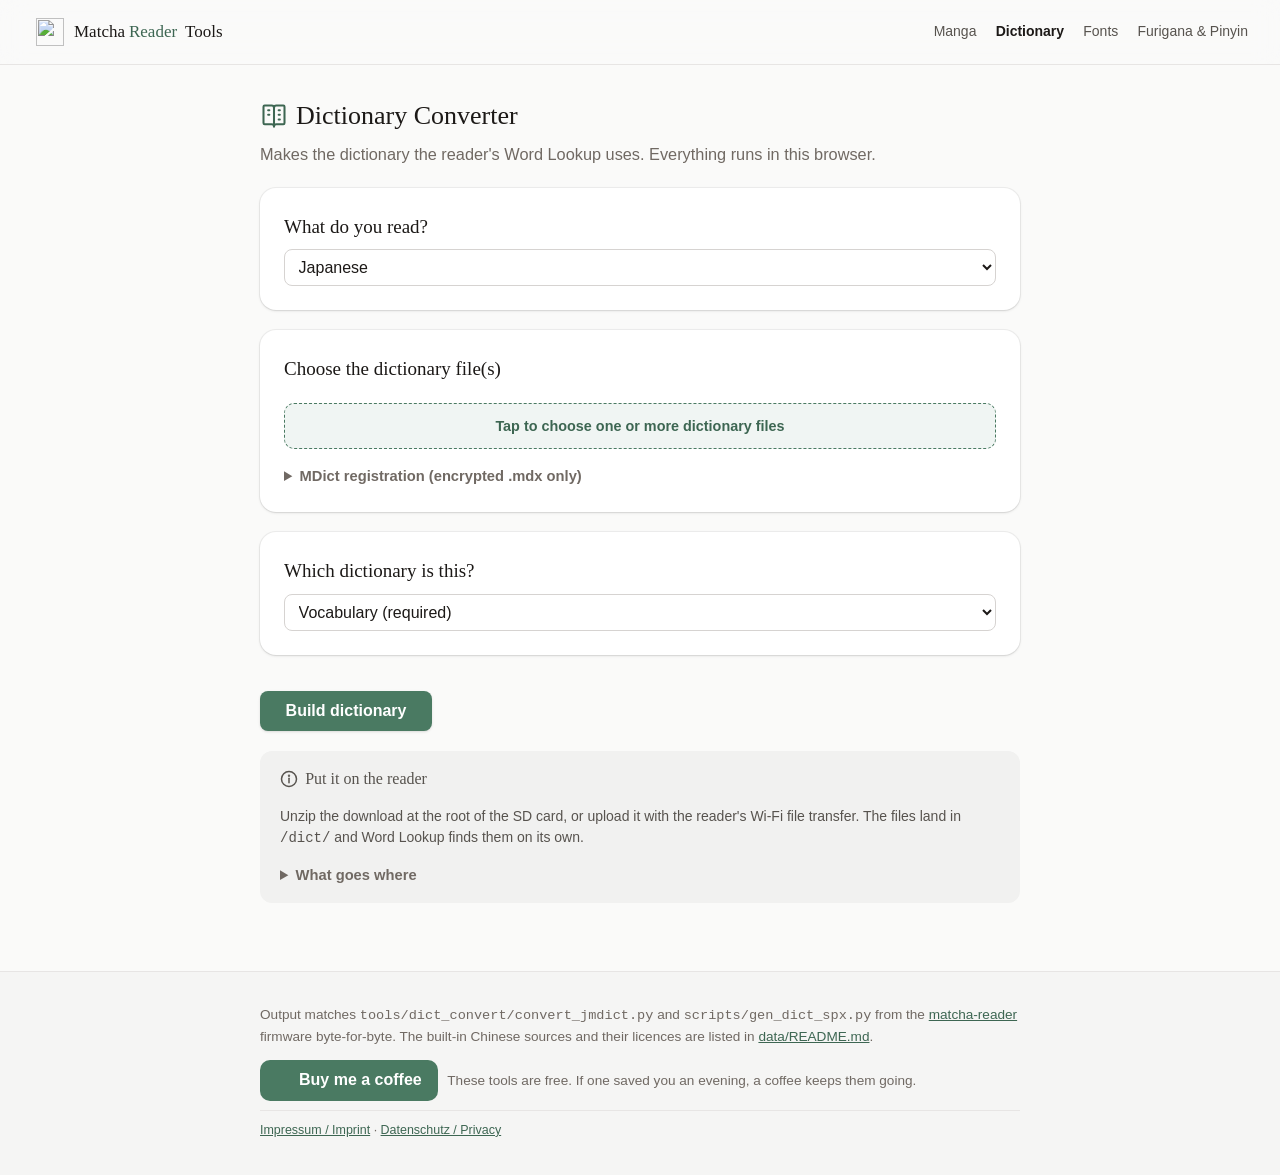
==== dictionary.html @ 50eb7fbb "a11y: reflow at 200% text, spaced card names, labelled navs Pill rows, long words, code and the coff" ====
<!DOCTYPE html>
<html lang="en">
<head>
<meta charset="utf-8">
<meta name="viewport" content="width=device-width, initial-scale=1">
<title>Dictionary Converter — Matcha Reader Tools</title>
<link rel="stylesheet" href="css/style.css">
<link rel="icon" type="image/svg+xml" href="images/matcha-icon.svg" media="(prefers-color-scheme: light)">
<link rel="icon" type="image/svg+xml" href="images/matcha-icon-dark.svg" media="(prefers-color-scheme: dark)">
</head>
<body>
<a class="skip-link" href="#main">Skip to content</a>
<header class="brand">
  <div class="brand-inner">
    <h1><a class="brand-link" href="./"><picture><source srcset="images/matcha-icon-dark.svg" media="(prefers-color-scheme: dark)"><img class="brand-logo" src="images/matcha-icon.svg" alt="" width="28" height="28"></picture>Matcha <span class="brand-reader">Reader</span>&nbsp;Tools</a></h1>
    <nav class="nav-links desktop-nav" aria-label="Tools">
      <a href="manga.html">Manga</a>
      <a href="dictionary.html" aria-current="page">Dictionary</a>
      <a href="fonts.html">Fonts</a>
      <a href="ruby.html">Furigana &amp; Pinyin</a>
    </nav>
  </div>
  <details class="mobile-nav">
    <summary aria-label="Navigation menu"><svg class="icon menu-open" viewBox="0 0 24 24"><path d="M4 7h16M4 12h16M4 17h16"/></svg><svg class="icon menu-close" viewBox="0 0 24 24"><path d="m6 6 12 12M6 18 18 6"/></svg></summary>
    <nav class="nav-links mobile-links" aria-label="Tools">
      <a href="manga.html">Manga</a>
      <a href="dictionary.html" aria-current="page">Dictionary</a>
      <a href="fonts.html">Fonts</a>
      <a href="ruby.html">Furigana &amp; Pinyin</a>
    </nav>
  </details>
</header>
<main id="main" tabindex="-1">
  <h2 class="with-icon"><svg class="title-icon" viewBox="0 0 24 24" aria-hidden="true"><path d="M10 19h-6a1 1 0 0 1 -1 -1v-14a1 1 0 0 1 1 -1h6a2 2 0 0 1 2 2a2 2 0 0 1 2 -2h6a1 1 0 0 1 1 1v14a1 1 0 0 1 -1 1h-6a2 2 0 0 0 -2 2a2 2 0 0 0 -2 -2z"/><path d="M12 5v16"/><path d="M7 7h1"/><path d="M7 11h1"/><path d="M16 7h1"/><path d="M16 11h1"/><path d="M16 15h1"/></svg>Dictionary Converter</h2>
  <p class="lede">Makes the dictionary the reader's Word Lookup uses. Everything runs in this
  browser.</p>

  <div class="card" data-step>
    <h3 id="dict-lang-title"><span class="step"></span>What do you read?</h3>
    <select id="dict-lang" aria-labelledby="dict-lang-title">
      <option value="ja">Japanese</option>
      <option value="zh">Chinese (Mandarin)</option>
      <option value="yue">Cantonese</option>
    </select>
  </div>

  <div class="card" id="dict-edition-card" data-step hidden>
    <h3 id="dict-edition-title"><span class="step"></span>Pick an edition</h3>
    <div class="checks stacked" id="dict-edition" role="radiogroup" aria-labelledby="dict-edition-title">
      <label><input type="radio" name="dict-edition" value="simplified" data-lang="zh"> <span class="opt">Simplified</span>
        <span class="hint">For books from mainland China. Pinyin, HSK levels, example sentences.</span></label>
      <label><input type="radio" name="dict-edition" value="traditional" data-lang="zh"> <span class="opt">Traditional</span>
        <span class="hint">For books from Taiwan. Pinyin with zhuyin, TOCFL levels, example sentences.</span></label>
      <label><input type="radio" name="dict-edition" value="cantonese" data-lang="yue"> <span class="opt">Cantonese</span>
        <span class="hint">For books in written Cantonese, as in Hong Kong. CC-Canto and CC-CEDICT with jyutping and pinyin, example sentences.</span></label>
      <label><input type="radio" name="dict-edition" value="own" data-lang="zh yue"> <span class="opt">My own files</span>
        <span class="hint">Another dictionary, or your own word lists.</span></label>
    </div>
    <p class="hint" id="dict-edition-hint"></p>
  </div>

  <div class="card" id="dict-file-card" data-step>
    <h3><span class="step"></span>Choose the dictionary file(s)</h3>
    <label class="filebtn">
      <span id="dict-file-label">Tap to choose one or more dictionary files</span>
      <input type="file" id="dict-file" multiple accept=".zip,.json,.tgz,.gz,.mdx,.u8,.txt,.tsv">
    </label>
    <p class="hint" id="dict-file-hint"></p>
    <details id="dict-mdict-reg">
      <summary>MDict registration (encrypted .mdx only)</summary>
      <label for="dict-regcode">Registration code <span class="hint">— 32 hex characters, from the dictionary's owner</span></label>
      <input type="text" id="dict-regcode" autocomplete="off" placeholder="A1B2C3…">
      <label for="dict-userid">Email or device ID <span class="hint">— whichever the code was registered to</span></label>
      <input type="text" id="dict-userid" autocomplete="off">
    </details>
  </div>

  <div class="card" id="dict-zh-options" data-step hidden>
    <h3><span class="step"></span>Extras <span class="hint" style="font-weight:400">— all optional</span></h3>

    <label for="dict-frequency">Word frequency list <span class="hint">— puts the common sense of a word first. jieba's <a href="https://github.com/fxsjy/jieba/blob/master/jieba/dict.txt" target="_blank" rel="noopener">dict.txt</a> (<a href="https://github.com/fxsjy/jieba/blob/master/extra_dict/dict.txt.big" target="_blank" rel="noopener">dict.txt.big</a> for traditional) or any one-word-per-line list</span></label>
    <input type="file" id="dict-frequency" accept=".txt,.tsv,.csv,.big,.gz">

    <div class="row">
      <div>
        <label for="dict-levels">Graded word list <span class="hint">— <a href="https://github.com/ivankra/hsk30" target="_blank" rel="noopener">hsk30.csv</a> or <a href="https://github.com/ivankra/tocfl" target="_blank" rel="noopener">tocfl-202307.csv</a></span></label>
        <input type="file" id="dict-levels" accept=".csv,.tsv,.txt,.gz">
      </div>
      <div>
        <label for="dict-level-name">Level label</label>
        <input type="text" id="dict-level-name" value="HSK">
      </div>
    </div>

    <div class="row">
      <div>
        <label for="dict-examples">Example sentences <span class="hint">— Tatoeba <a href="https://tatoeba.org/en/downloads" target="_blank" rel="noopener">sentence pairs</a> (Chinese–English) or a sentence<code>&lt;TAB&gt;</code>translation file</span></label>
        <input type="file" id="dict-examples" accept=".tsv,.txt,.csv,.gz">
      </div>
      <div>
        <label for="dict-examples-script">Keep sentences in</label>
        <select id="dict-examples-script">
          <option value="simplified">simplified characters</option>
          <option value="traditional">traditional characters</option>
          <option value="any">either</option>
        </select>
      </div>
    </div>

    <div class="checks stacked" style="margin-top:0.8rem">
      <label><input type="checkbox" id="dict-zhuyin"> <span class="opt">Zhuyin beside the pinyin</span>
        <span class="hint">For Taiwanese Mandarin.</span></label>
      <label><input type="checkbox" id="dict-split-names" checked> <span class="opt">Proper nouns in their own names dictionary</span>
        <span class="hint">Places, people and dynasties show as Name entries.</span></label>
    </div>

    <details>
      <summary>More options</summary>
      <label for="dict-frequency-kind">Read the frequency list <span class="hint">— auto ranks by the count column when there is one, else by row order</span></label>
      <select id="dict-frequency-kind">
        <option value="auto">auto</option>
        <option value="count">by count column</option>
        <option value="rank">by row order</option>
      </select>
      <label for="dict-jyutping">Cantonese readings <span class="hint">— <code>cccedict-canto-readings</code> from cantonese.org adds jyutping to CC-CEDICT entries</span></label>
      <input type="file" id="dict-jyutping" accept=".txt,.u8,.gz">
      <label for="dict-title">Dictionary name in the lookup panel <span class="hint">— default: the sources, e.g. <code>CC-CEDICT + MoE</code></span></label>
      <input type="text" id="dict-title" placeholder="auto" maxlength="36">
    </details>
  </div>

  <div class="card" id="dict-slot-card" data-step>
    <h3 id="dict-name-title"><span class="step"></span>Which dictionary is this?</h3>
    <select id="dict-name" aria-labelledby="dict-name-title">
      <option value="vocab">Vocabulary (required)</option>
      <option value="names">Names (optional)</option>
      <option value="grammar">Grammar (optional)</option>
    </select>
  </div>

  <button class="primary" id="dict-run">Build dictionary</button>

  <div id="progress" hidden role="progressbar" aria-label="Progress" aria-valuemin="0" aria-valuemax="100" aria-valuenow="0"><div id="progress-bar"></div><div id="progress-text" aria-hidden="true"></div></div>
  <div id="log" hidden role="log" aria-label="Conversion log" tabindex="0"></div>
  <div id="sr-status" class="sr-only" role="status" aria-live="polite"></div>

  <div class="card info">
    <h3>Put it on the reader</h3>
    <p>Unzip the download at the root of the SD card, or upload it with the reader's Wi-Fi file
    transfer. The files land in <code class="dict-folder">/dict/</code> and Word Lookup finds them
    on its own.</p>
    <details>
      <summary>What goes where</summary>
      <p>Each language has its own folder: <code>/dict/</code> (or <code>/dictionaries/jp/</code>)
      for Japanese, <code>/dictionaries/zh/</code> for Chinese, <code>/dictionaries/yue/</code> for
      books tagged Cantonese. A folder holds up to three dictionaries:</p>
      <pre style="font-size:0.82rem" tabindex="0" role="region" aria-label="Dictionary file layout">vocab.idx    vocab.dat    vocab.spx    vocab.title      (vocabulary — required)
names.idx    names.dat    names.spx    names.title      (names — optional)
grammar.idx  grammar.dat  grammar.spx  grammar.title    (grammar — optional)</pre>
      <p>A Chinese dictionary built with proper nouns split off writes <code>names.*</code> beside
      <code>vocab.*</code> in one go. Large dictionaries (Jitendex is about 60&nbsp;MB) take a
      minute and some memory to convert.</p>
    </details>
  </div>
</main>
<footer>
  Output matches <code>tools/dict_convert/convert_jmdict.py</code> and
  <code>scripts/gen_dict_spx.py</code> from the
  <a href="https://github.com/eszter007/matcha-reader">matcha-reader</a> firmware byte-for-byte.
  The built-in Chinese sources and their licences are listed in
  <a href="https://github.com/eszter007/matcha-reader-tools/blob/main/data/README.md" target="_blank" rel="noopener">data/README.md</a>.
  <p class="coffee"><a class="coffee-btn" href="https://buymeacoffee.com/eszter007" target="_blank" rel="noopener"><img src="css/coffee-cup.svg" alt="" width="15" height="22">Buy me a coffee</a>
  <span>These tools are free. If one saved you an evening, a coffee keeps them going.</span></p>
  <p class="legal"><a href="legal.html#impressum">Impressum / Imprint</a> · <a href="legal.html#datenschutz">Datenschutz / Privacy</a></p>
</footer>
<script src="js/binary.js"></script>
<script src="js/zip.js"></script>
<script src="js/common.js"></script>
<script src="js/dict.js"></script>
<script src="js/dict-zh.js"></script>
<script src="js/mdx.js"></script>
<script src="js/dict-ui.js"></script>
</body>
</html>
---- css/style.css ----
/* Matcha Reader Tools — shared styles. Mobile-first, dark-mode aware.
 * Look and colours follow the firmware's own web UI (src/network/html/assets/web.css). */

:root {
  color-scheme: light;
  --matcha: #4a7a62;        /* buttons */
  --matcha-dark: #3d6652;   /* accent: links, hover, focus */
  --matcha-light: #f0f5f3;  /* tinted backgrounds */
  --on-matcha: #fff;        /* text on a matcha button */
  --bg: #fafaf9;
  --card: #fff;
  --text: #1c1917;
  --label: #57534e;
  --muted: #706963;
  --border: #e7e5e4;
  --control-border: #d6d3d1;
  --warn: #78561d;
  --warn-bg: #fdf6e6;
  --warn-border: #e7d4a8;
  --error: #b42318;
  --card-shadow: 0 0 0 1px #1c19170d, 0 1px 3px #0000001a, 0 1px 2px -1px #0000001a;
}

@media (prefers-color-scheme: dark) {
  :root {
    color-scheme: dark;
    --matcha: #8fb9a6;
    --matcha-dark: #b3cfc2;
    --matcha-light: #35473d;
    --on-matcha: #1c1917;
    --bg: #242321;
    --card: #302e2b;
    --text: #fafaf9;
    --label: #d6d3d1;
    --muted: #a8a29e;
    --border: #504b45;
    --control-border: #78716c;
    --warn: #e7d4a8;
    --warn-bg: #403728;
    --warn-border: #7e6940;
    --error: #fca5a5;
    --card-shadow: 0 0 0 1px #504b45, 0 1px 3px #0000001a, 0 1px 2px -1px #0000001a;
  }
}

* { box-sizing: border-box; }

body {
  margin: 0;
  font-family: Inter, -apple-system, BlinkMacSystemFont, "Segoe UI", sans-serif;
  font-size: 15px;
  background: var(--bg);
  color: var(--text);
  line-height: 1.55;
}

:focus-visible { outline: 3px solid var(--matcha-dark); outline-offset: 3px; }

/* Read by screen readers, not shown. */
.sr-only {
  position: absolute; width: 1px; height: 1px; padding: 0; margin: -1px;
  overflow: hidden; clip: rect(0 0 0 0); white-space: nowrap; border: 0;
}

/* "Skip to content": the first stop for keyboard users, visible only when focused. */
.skip-link { position: absolute; left: 1rem; top: -4rem; z-index: 50; padding: 0.6rem 1rem; border-radius: 8px;
  background: var(--card); color: var(--text); box-shadow: var(--card-shadow); font-weight: 600; }
.skip-link:focus { top: 0.75rem; }
/* The skip link's target: focusable so screen readers move there, but not ringed like a control. */
main:focus { outline: none; }

@media (prefers-reduced-motion: reduce) {
  *, *::before, *::after { transition: none !important; animation: none !important; }
}

/* Header: the firmware's brand bar, sticky and frosted. */
.brand {
  position: sticky;
  top: 0;
  z-index: 20;
  background: color-mix(in srgb, var(--bg) 85%, transparent);
  -webkit-backdrop-filter: blur(12px);
  backdrop-filter: blur(12px);
  border-bottom: 1px solid var(--border);
}

.brand-inner {
  display: grid;
  grid-template-columns: auto 1fr;
  align-items: center;
  gap: 24px;
  max-width: 80rem;
  min-height: 64px;
  margin: 0 auto;
  padding: 0.875rem 2rem;
}

.brand h1 { margin: 0; font-family: Georgia, serif; font-weight: 400; font-size: 17px; line-height: 1.25; }
.brand-link { display: flex; align-items: center; gap: 4px; white-space: nowrap; color: inherit; text-decoration: none; }
.brand-reader { color: var(--matcha-dark); }
.brand-link picture { display: contents; }
.brand-logo { width: 28px; height: 28px; margin-right: 6px; flex-shrink: 0; }

.nav-links { display: flex; flex-wrap: wrap; gap: 1.2rem; }
.nav-links a { color: var(--label); text-decoration: none; font-size: 14px; }
.nav-links a:hover, .nav-links a[aria-current="page"] { color: var(--text); }
.nav-links a[aria-current="page"] { font-weight: 600; }
.desktop-nav { justify-self: end; }

.mobile-nav { display: none; }
.mobile-nav summary { list-style: none; cursor: pointer; padding: 8px; color: var(--label); display: flex; align-items: center; justify-content: center; width: 40px; height: 40px; }
.mobile-nav summary::-webkit-details-marker { display: none; }
.mobile-nav .menu-close, .mobile-nav[open] .menu-open { display: none; }
.mobile-nav[open] .menu-close { display: inline; }
.mobile-links { flex-direction: column; gap: 0; }
.mobile-links a { padding: 0.6rem 0.2rem; }
.mobile-links a + a { border-top: 1px solid var(--border); }

@media (max-width: 720px) {
  .brand-inner { padding: 0.75rem 3.5rem 0.75rem 1.25rem; min-height: 56px; }
  .desktop-nav { display: none; }
  .mobile-nav { display: block; position: absolute; top: 8px; right: 10px; margin: 0; }
  .mobile-nav[open] .mobile-links {
    position: absolute;
    top: 44px;
    right: 0;
    min-width: 220px;
    padding: 0.4rem 1rem;
    background: var(--card);
    border-radius: 12px;
    box-shadow: var(--card-shadow), 0 8px 24px #0000002e;
  }
}

.icon { width: 20px; height: 20px; fill: none; stroke: currentColor; stroke-width: 1.5; stroke-linecap: round; vertical-align: middle; }

main {
  max-width: 800px;
  margin: 0 auto;
  padding: 2rem 1.25rem 3rem;
}

h2, h3 { font-family: Georgia, serif; font-weight: 400; color: var(--text); }
h2 { font-size: 26px; line-height: 1.25; margin: 0.2rem 0 0.6rem; }
p.lede { color: var(--muted); margin-top: 0; font-size: 1.02rem; }

.card {
  background: var(--card);
  border-radius: 16px;
  padding: 24px;
  margin: 20px 0;
  box-shadow: var(--card-shadow);
}

.card h3 { margin: 0 0 0.5rem; font-size: 19px; }

@media (max-width: 560px) { .card { padding: 18px; } }

/* Information only: nothing to click or fill in, so it sits flat and quiet behind the steps. */
.card.info {
  background: color-mix(in srgb, var(--bg) 55%, var(--border));
  box-shadow: none;
  border-radius: 12px;
  padding: 16px 20px;
  color: var(--label);
  font-size: 14px;
}
.card.info h3 {
  display: flex;
  align-items: center;
  gap: 0.45rem;
  font-size: 16px;
  color: var(--label);
}
.card.info h3::before {
  content: "";
  flex: none;
  width: 18px;
  height: 18px;
  background: currentColor;
  -webkit-mask: url("data:image/svg+xml,%3Csvg xmlns='http://www.w3.org/2000/svg' viewBox='0 0 24 24' fill='none' stroke='black' stroke-width='2' stroke-linecap='round'%3E%3Ccircle cx='12' cy='12' r='10'/%3E%3Cpath d='M12 11v6'/%3E%3Ccircle cx='12' cy='7.5' r='0.6' fill='black'/%3E%3C/svg%3E") center / contain no-repeat;
  mask: url("data:image/svg+xml,%3Csvg xmlns='http://www.w3.org/2000/svg' viewBox='0 0 24 24' fill='none' stroke='black' stroke-width='2' stroke-linecap='round'%3E%3Ccircle cx='12' cy='12' r='10'/%3E%3Cpath d='M12 11v6'/%3E%3Ccircle cx='12' cy='7.5' r='0.6' fill='black'/%3E%3C/svg%3E") center / contain no-repeat;
}

label { display: block; font-weight: 600; font-size: 0.9rem; margin: 0.7rem 0 0.2rem; }
label .hint { font-weight: 400; color: var(--muted); }
main a { color: var(--matcha-dark); }
label { color: var(--label); }

/* Hint under a <select>, swapped in place as the choice changes; .warn is the
 * amber variant used when the chosen value carries a cost worth reading. */
/* A description under a control, styled like the hint under a checkbox (.checks.stacked
 * label .hint) so the two read as the same kind of text wherever they sit. Without this a
 * standalone .hint paragraph fell back to body text: full size and full contrast, louder
 * than the label it was explaining. */
p.hint { color: var(--muted); font-size: 0.85rem; line-height: 1.45; font-weight: 400; margin: 0.3rem 0 0; }
/* A hint outside a label (beside a button, in a status line) reads the same as one inside. */
span.hint { color: var(--muted); font-size: 0.85rem; font-weight: 400; }
.field-gap { height: 0.6rem; }

/* Convert, with a line saying what is missing or what it will make. */
.run-bar { display: flex; flex-wrap: wrap; align-items: center; gap: 0.5rem 1rem; margin-top: 1.25rem; }
.run-bar button.primary, .run-bar button.secondary { margin: 0; }
.run-bar .hint { margin: 0; flex: 1 1 14rem; }
@media (max-width: 560px) { .run-bar button.primary { flex: 1 1 100%; } }
.res-hint { color: var(--muted); font-size: 0.85rem; margin: 0.3rem 0 0; }
.res-hint.warn { color: var(--warn); }

/* Width/height pair revealed by the "Custom" resolution choice: two equal
 * columns on a wide card, stacking on a narrow one. */
.res-custom { display: flex; flex-wrap: wrap; gap: 0.6rem; }
.res-custom label { flex: 1 1 8rem; }

input[type="text"], input[type="password"], input[type="number"], select, textarea {
  width: 100%;
  padding: 0.5rem 0.6rem;
  font-size: 1rem;
  border: 1px solid var(--control-border);
  border-radius: 8px;
  background: var(--card);
  color: var(--text);
  font-family: inherit;
}

textarea { font-family: ui-monospace, SFMono-Regular, Menlo, Consolas, monospace; font-size: 0.88rem; }

.filebtn {
  display: inline-block;
  border: 1.5px dashed var(--matcha);
  color: var(--matcha-dark);
  border-radius: 10px;
  padding: 0.7rem 1rem;
  cursor: pointer;
  font-weight: 600;
  background: var(--matcha-light);
  width: 100%;
  text-align: center;
}

/* Visually hidden but still in the tab order, so the big label works as a keyboard file picker. */
.filebtn { position: relative; }
.filebtn input { position: absolute; inset: 0; width: 100%; height: 100%; opacity: 0; cursor: pointer; }
.filebtn:focus-within { outline: 3px solid var(--matcha-dark); outline-offset: 3px; }

.row { display: flex; gap: 0.8rem; flex-wrap: wrap; }
.row > div { flex: 1 1 160px; }

.checks { display: flex; gap: 0.4rem 1.1rem; flex-wrap: wrap; margin-top: 0.3rem; }
.checks label { display: inline-flex; flex-wrap: wrap; align-items: center; gap: 0.35rem; font-weight: 400; margin: 0; font-size: 0.95rem; }

/* Stacked variant, for options that carry an explanation: the description sits UNDER the option
   name rather than running on beside it, aligned to that name instead of the checkbox. Plain
   .checks stays inline for compact groups (e.g. the font-size row). */
.checks.stacked { flex-direction: column; gap: 0.75rem; }
.checks.stacked label {
  display: grid;
  grid-template-columns: auto 1fr;
  column-gap: 0.5rem;
  row-gap: 0.15rem;
  align-items: start;
  font-weight: 600;
}
.checks.stacked label input[type="checkbox"], .checks.stacked label input[type="radio"] { grid-column: 1; grid-row: 1; margin: 0.15rem 0 0; }
.checks.stacked label .opt { grid-column: 2; grid-row: 1; }
.checks.stacked label .hint { grid-column: 2; grid-row: 2; font-size: 0.85rem; line-height: 1.45; }
/* display:grid/flex would otherwise beat the hidden attribute. */
.checks label[hidden], [hidden] { display: none !important; }

button.primary {
  background: var(--matcha);
  border: none;
  color: var(--on-matcha);
  font-size: 1rem;
  font-weight: 600;
  padding: 0.7rem 1.6rem;
  border-radius: 8px;
  box-shadow: 0 1px 3px #0000001a, 0 1px 2px -1px #0000001a;
  cursor: pointer;
  margin-top: 1rem;
}

button.primary:hover:not(:disabled) { background: var(--matcha-dark); }
button.primary:disabled { opacity: 0.55; cursor: default; }

button.secondary {
  background: var(--card);
  border: 1px solid var(--border);
  font-weight: 600;
  color: var(--text);
  font-size: 0.95rem;
  padding: 0.65rem 1.2rem;
  border-radius: 8px;
  cursor: pointer;
  margin: 1rem 0 0 0.6rem;
}
button.secondary:hover:not(:disabled) { background: var(--matcha-light); border-color: var(--matcha-dark); }
button.secondary:disabled { opacity: 0.45; cursor: default; }

#progress {
  margin-top: 1rem;
  border: 1px solid var(--border);
  border-radius: 8px;
  overflow: hidden;
  position: relative;
  height: 1.7rem;
  background: var(--bg);
}

#progress-bar {
  position: absolute;
  inset: 0 auto 0 0;
  width: 0;
  background: var(--matcha);
  opacity: 0.35;
  transition: width 0.2s;
}

#progress-text {
  position: relative;
  text-align: center;
  font-size: 0.85rem;
  line-height: 1.7rem;
}

#log {
  margin-top: 0.8rem;
  padding: 0.6rem 0.8rem;
  background: var(--bg);
  border: 1px solid var(--border);
  border-radius: 8px;
  font-family: ui-monospace, SFMono-Regular, Menlo, Consolas, monospace;
  font-size: 0.8rem;
  max-height: 16rem;
  overflow-y: auto;
  white-space: pre-wrap;
  word-break: break-word;
}

#log .warn { color: var(--warn); }
#log .error { color: var(--error); }

details { margin-top: 0.8rem; }

/* Two or three columns of checkboxes for a long, flat list (scripts on the fonts page). */
.checks.grid { display: grid; grid-template-columns: repeat(auto-fill, minmax(190px, 1fr)); gap: 0.5rem 1rem; }

/* Before/after preview of the image clean-up: two pages side by side, a page stepper above. */
.preview-row { margin-top: 0.9rem; }
.preview-row button.secondary { margin: 0; }
.preview-head { display: flex; align-items: center; justify-content: center; gap: 0.5rem; margin-top: 0.8rem; font-size: 13px; font-weight: 600; color: var(--label); }
.preview-head span { min-width: 6.5rem; text-align: center; font-variant-numeric: tabular-nums; }
.preview-pair { display: flex; justify-content: center; gap: 1rem; margin-top: 0.5rem; }
.preview-pair figure { margin: 0; flex: 0 1 auto; min-width: 0; }
.preview-pair canvas { display: block; width: auto; height: auto; max-width: 100%; max-height: 380px; border-radius: 6px; box-shadow: var(--card-shadow); background: #fff; }
.preview-pair figcaption { text-align: center; font-size: 12px; color: var(--muted); margin-top: 0.35rem; }

/* Panel check: a grid of page thumbnails, and the editor dialog. */
.panel-check-bar { display: flex; flex-wrap: wrap; align-items: center; justify-content: space-between; gap: 0.5rem; margin-top: 0.8rem; }
.panel-check-bar label { display: inline-flex; align-items: center; gap: 0.35rem; margin: 0; font-weight: 400; }
.panel-grid { list-style: none; padding: 4px; margin: 0.6rem -4px 0; display: grid; grid-template-columns: repeat(auto-fill, minmax(118px, 1fr));
  gap: 1.1rem 0.9rem; max-height: 34rem; overflow-y: auto; }
.panel-thumb { display: flex; flex-direction: column; gap: 0.4rem; width: 100%; padding: 0; border: 0; background: none;
  color: var(--label); font: inherit; text-align: left; cursor: pointer; }
.panel-thumb:focus-visible { outline: none; }
.panel-thumb-frame { position: relative; display: flex; align-items: center; justify-content: center; aspect-ratio: 5 / 7;
  padding: 6px; border-radius: 10px; background: var(--bg); box-shadow: 0 0 0 1px var(--border);
  transition: box-shadow .15s, transform .15s; }
.panel-thumb-frame img { max-width: 100%; max-height: 100%; border-radius: 3px; box-shadow: 0 1px 3px #00000026; background: #fff; }
.panel-thumb:hover .panel-thumb-frame { transform: translateY(-2px); box-shadow: 0 0 0 1px var(--border), 0 6px 16px #0000001f; }
.panel-thumb:focus-visible .panel-thumb-frame { box-shadow: 0 0 0 3px var(--matcha-dark); }
.panel-thumb.flagged .panel-thumb-frame { box-shadow: 0 0 0 1.5px var(--warn-border); }
.panel-thumb-pill { position: absolute; top: 6px; right: 6px; padding: 1px 7px; border-radius: 999px; font-size: 11px; font-weight: 600;
  background: var(--warn-bg); color: var(--warn); box-shadow: 0 0 0 1px var(--warn-border); }
.panel-thumb.edited .panel-thumb-pill { background: var(--matcha-light); color: var(--matcha-dark); box-shadow: 0 0 0 1px color-mix(in srgb, var(--matcha) 40%, transparent); }
.panel-thumb-cap { display: flex; justify-content: space-between; align-items: baseline; gap: 0.4rem; padding: 0 2px; font-size: 12.5px; }
.panel-thumb-title { font-weight: 600; color: var(--text); }
.panel-thumb-count { color: var(--muted); }
.panel-thumb-note { padding: 0 2px; font-size: 11.5px; line-height: 1.35; color: var(--warn); }

#panel-editor { width: min(900px, 96vw); max-height: 96vh; border: 0; border-radius: 16px; padding: 14px 18px 12px; background: var(--card); color: var(--text); box-shadow: 0 20px 60px #00000059; }
#panel-editor::backdrop { background: #1c191799; }
#panel-editor kbd { font: 600 11px ui-monospace, monospace; padding: 1px 5px; border: 1px solid var(--border); border-radius: 4px; }

/* Header: page navigation, the two tools, Done. */
.pe-head { display: grid; grid-template-columns: 1fr auto 1fr; align-items: center; gap: 0.75rem; }
.pe-head .pe-done { justify-self: end; margin: 0; padding: 0.5rem 1.2rem; }
.pe-nav { display: flex; align-items: center; gap: 0.25rem; }
.pe-nav h3 { margin: 0; min-width: 6.5rem; text-align: center; font-size: 17px; }

/* Icon buttons, as in an editor toolbar. */
.ui-icon { width: 20px; height: 20px; fill: none; stroke: currentColor; stroke-width: 1.75; stroke-linecap: round; stroke-linejoin: round; flex: none; }
.tool-btn { display: inline-flex; align-items: center; justify-content: center; gap: 0.35rem; min-width: 36px; height: 36px; padding: 0 0.5rem;
  border: 0; border-radius: 8px; background: transparent; color: var(--label); font: inherit; font-size: 13px; font-weight: 600; cursor: pointer; }
.tool-btn:hover:not(:disabled) { background: var(--matcha-light); color: var(--text); }
.tool-btn:disabled { opacity: 0.35; cursor: default; }
.tool-btn.danger:hover:not(:disabled) { background: color-mix(in srgb, var(--error) 14%, transparent); color: var(--error); }

.segmented { display: inline-flex; gap: 2px; padding: 3px; border-radius: 11px; background: var(--bg); box-shadow: inset 0 0 0 1px var(--border); }
.segmented .tool-btn { padding: 0 0.75rem; }
.segmented .tool-btn[aria-checked="true"] { background: var(--card); color: var(--text); box-shadow: 0 1px 2px #0000001f, 0 0 0 1px var(--border); }

.pe-reason { margin: 0.6rem 0 0; padding: 0.45rem 0.7rem; border-radius: 8px; background: var(--warn-bg); color: var(--warn); font-size: 13px; }
.pe-reason::before { content: "⚠ "; }

/* The page, with the selected panel's bar floating on it. */
.pe-stage { position: relative; display: flex; justify-content: center; margin-top: 0.75rem; }
#pe-canvas { max-width: 100%; touch-action: none; cursor: default; border-radius: 4px; box-shadow: 0 0 0 1px var(--border); }
#pe-canvas.drawing { cursor: crosshair; }
.pe-float { position: absolute; display: flex; align-items: center; gap: 2px; padding: 3px; border-radius: 10px;
  background: var(--card); box-shadow: 0 4px 16px #0000002e, 0 0 0 1px var(--border); }
.pe-float .tool-btn { min-width: 30px; height: 30px; padding: 0 0.3rem; }
.pe-order { min-width: 3.2rem; text-align: center; font-size: 13px; font-weight: 600; font-variant-numeric: tabular-nums; }
.pe-sep { width: 1px; align-self: stretch; margin: 4px 2px; background: var(--border); }

.pe-help { margin: 0.6rem 0 0; text-align: center; color: var(--muted); font-size: 13px; min-height: 1.2em; }

/* Page actions: quiet links; shortcuts tucked away. */
.pe-foot { display: flex; flex-wrap: wrap; align-items: baseline; justify-content: space-between; gap: 0.5rem 1rem; margin-top: 0.6rem;
  padding-top: 0.6rem; border-top: 1px solid var(--border); }
.pe-foot-actions { display: flex; flex-wrap: wrap; gap: 0.25rem 1rem; }
.link-btn { padding: 0; border: 0; background: none; color: var(--matcha-dark); font: inherit; font-size: 13px; font-weight: 600; cursor: pointer; }
.link-btn:hover { text-decoration: underline; }
.pe-keys { margin: 0; }
.pe-keys summary { font-size: 13px; font-weight: 500; }
.pe-keys[open] { flex-basis: 100%; }
@media (max-width: 560px) {
  .pe-head { grid-template-columns: 1fr auto; }
  .pe-head .segmented { grid-column: 1 / -1; grid-row: 2; justify-self: center; }
}

/* A question above a set of choices, styled like a field label. */
.field-label { margin: 0.2rem 0 0.5rem; color: var(--label); font-size: 0.9rem; font-weight: 600; }

/* Choice cards: a radio group shown as tappable cards, for a choice worth seeing at once. */
.choice-grid { display: grid; grid-template-columns: repeat(auto-fill, minmax(190px, 1fr)); gap: 0.5rem; }
.choice { position: relative; display: grid; grid-template-columns: auto 1fr; grid-template-rows: auto auto; align-content: center; column-gap: 0.8rem; row-gap: 0.1rem; margin: 0; padding: 0.65rem 0.8rem;
  border-radius: 10px; background: var(--card); box-shadow: 0 0 0 1px var(--control-border); cursor: pointer;
  transition: box-shadow .15s; }
.choice input { position: absolute; opacity: 0; inset: 0; margin: 0; cursor: pointer; }
.choice:hover { box-shadow: 0 0 0 1px var(--matcha-dark); }
.choice:has(input:checked) { background: var(--matcha-light); box-shadow: 0 0 0 2px var(--matcha-dark); }
.choice:has(input:focus-visible) { outline: 3px solid var(--matcha-dark); outline-offset: 3px; }
.choice-title { font-weight: 600; color: var(--text); font-size: 0.95rem; }
/* Reading-order diagram: a page, its panels, and the path through them. */
.choice-art { grid-row: 1 / span 2; align-self: center; display: block; width: 52px; height: 73px; overflow: visible; }
.choice-title { align-self: end; }
.choice-sub { align-self: start; }
.choice-art .page { fill: var(--card); stroke: var(--control-border); stroke-width: 1; }
.choice-art .panels rect { fill: color-mix(in srgb, var(--muted) 30%, var(--card)); }
.choice-art .order { fill: none; stroke: var(--matcha); stroke-width: 1.2; stroke-opacity: 0.55; stroke-linejoin: round; }
.choice-art .panels rect.first { fill: color-mix(in srgb, var(--matcha) 22%, var(--card)); }
.choice-art .step circle { fill: var(--matcha); }
.choice-art .step text { fill: var(--on-matcha); font: 700 8px system-ui, sans-serif; text-anchor: middle; }
.choice:has(input:checked) .choice-art .page { stroke: var(--matcha-dark); }
.choice:has(input:checked) .choice-sub { color: var(--label); }
.choice-sub { color: var(--muted); font-size: 0.8rem; font-weight: 400; }


/* A quiet row offering an optional action: text on the left, its button on the right. */
.callout { display: flex; flex-wrap: wrap; align-items: center; justify-content: space-between; gap: 0.6rem 1rem;
  margin-top: 1rem; padding: 0.75rem 0.9rem; border-radius: 10px; background: var(--bg); box-shadow: inset 0 0 0 1px var(--border); }
.callout-text { display: flex; flex-direction: column; gap: 0.15rem; flex: 1 1 14rem; min-width: 0; }
.callout-title { font-weight: 600; font-size: 0.92rem; color: var(--text); }
.callout button.secondary { margin: 0; }

/* A small pill beside an option name. */
.badge { display: inline-block; margin-left: 0.4rem; padding: 0 0.45rem; border-radius: 999px; background: var(--matcha-light);
  color: var(--matcha-dark); font-size: 11px; font-weight: 600; letter-spacing: 0.02em; vertical-align: 1px; }

/* A small caption heading a group of options inside a card. */
.subhead { margin: 1.2rem 0 0.55rem; color: var(--muted); font-size: 12px; font-weight: 600; letter-spacing: 0.08em; text-transform: uppercase; }
.subhead:first-child { margin-top: 0.2rem; }

/* "or pick each style": a rule with a small caption, separating two ways to do one step. */
.divider-label {
  display: flex;
  align-items: center;
  gap: 0.75rem;
  margin: 1.1rem 0 0.2rem;
  color: var(--muted);
  font-size: 12px;
  letter-spacing: 0.08em;
  text-transform: uppercase;
}
.divider-label::before, .divider-label::after { content: ""; flex: 1; border-top: 1px solid var(--border); }
ul.compact, ol.compact { padding-left: 1.2rem; margin: 0.4rem 0 0; }
ul.compact li, ol.compact li { margin: 0.35rem 0; }
details summary { cursor: pointer; font-weight: 600; font-size: 0.92rem; color: var(--muted); }

.toolgrid { display: grid; grid-template-columns: repeat(auto-fit, minmax(210px, 1fr)); gap: 1rem; margin-top: 1.2rem; }

.toolcard {
  display: block;
  background: var(--card);
  border-radius: 16px;
  box-shadow: var(--card-shadow);
  padding: 1.25rem;
  text-decoration: none;
  color: var(--text);
}

.toolcard:hover { box-shadow: 0 0 0 2px var(--matcha), 0 1px 3px #0000001a; }
/* Tabler Icons (MIT, tabler.io/icons), drawn inline in the accent colour. */
.tool-icon, .title-icon { fill: none; stroke: var(--matcha-dark); stroke-width: 1.75; stroke-linecap: round; stroke-linejoin: round; }
.tool-icon { display: block; width: 30px; height: 30px; }
.title-icon { width: 28px; height: 28px; flex: none; }
h2.with-icon { display: flex; align-items: center; gap: 0.5rem; }
.toolcard h3 { margin: 0.4rem 0 0.3rem; color: var(--text); font-size: 20px; }
.toolcard p { margin: 0; font-size: 0.9rem; color: var(--muted); }

/* Footer: the firmware's tinted band. The inner width is set on its children. */
footer {
  background: color-mix(in srgb, var(--bg) 75%, var(--border));
  border-top: 1px solid var(--border);
  padding: 2rem max(1.25rem, calc((100% - 800px) / 2 + 1.25rem)) 1.5rem;
  color: var(--muted);
  font-size: 0.85rem;
}

footer a { color: var(--matcha-dark); }

.coffee { display: flex; flex-wrap: wrap; align-items: center; gap: 0.6rem; margin: 0.8rem 0 0; }
/* Drawn here rather than with Buy Me a Coffee's embed script, which loads its font from Google. */
.coffee-btn {
  display: inline-flex;
  align-items: center;
  gap: 0.5rem;
  padding: 0.5rem 1rem;
  border-radius: 10px;
  background: var(--matcha);
  color: var(--on-matcha) !important;
  font-size: 1rem;
  font-weight: 600;
  text-decoration: none;
  white-space: nowrap;
}
.coffee-btn:hover { background: var(--matcha-dark); }

footer .legal { margin-top: 0.6rem; padding-top: 0.6rem; border-top: 1px solid var(--border); font-size: 0.78rem; }

.notice {
  background: var(--matcha-light);
  border-radius: 8px;
  padding: 0.6rem 0.8rem;
  font-size: 0.88rem;
  margin-top: 0.8rem;
}

/* A notice about a limitation rather than a neutral aside, so it reads as a caution. */
.notice.warn { background: var(--warn-bg); border-left: 3px solid var(--warn-border); color: var(--warn); }

/* A choice the current book type makes meaningless: still readable, visibly not in play. */
.checks label.disabled { opacity: 0.5; }
.checks label.disabled input { cursor: not-allowed; }

#content-title { margin-top: 1.3rem; }

/* Advanced options: labelled groups, short choices as a row of pills. */
.adv-group + .adv-group { margin-top: 1.4rem; padding-top: 1.1rem; border-top: 1px solid var(--border); }
details > summary + .adv-group { margin-top: 1rem; }
.adv-group .subhead { margin-top: 0; }
.adv-group .field-label { margin: 1rem 0 0.4rem; }
.pills { display: flex; flex-wrap: wrap; gap: 0.35rem; max-width: 28rem; }
/* Equal widths while they fit on one line; wrap rather than overflow at large text sizes. */
.pill { flex: 1 1 0; min-width: max-content; }
.pill { position: relative; margin: 0; font-weight: 400; }
.pill input { position: absolute; opacity: 0; inset: 0; margin: 0; cursor: pointer; }
.pill span { display: flex; align-items: center; min-height: 2.5rem; justify-content: center; padding: 0 0.4rem; border-radius: 999px; white-space: nowrap;
  box-shadow: inset 0 0 0 1px var(--border); background: var(--card); font-size: 0.95rem; }
.pill:hover span { box-shadow: inset 0 0 0 1px var(--matcha-dark); }
.pill input:checked + span { background: var(--matcha-light); box-shadow: inset 0 0 0 2px var(--matcha-dark); font-weight: 600; }
.pill input:focus-visible + span { outline: 2px solid var(--matcha-dark); outline-offset: 2px; }
.pills + .hint { margin-top: 0.45rem; }
.adv-group .preview-row { margin-top: 1rem; }

/* Device cards: the outline is the screen drawn to scale against the others. */
.choice-art .page.dashed { stroke-dasharray: 4 3; }
#screen-other { margin-top: 0.6rem; }
.choice-art .screen { fill: var(--matcha-light); stroke: var(--control-border); stroke-width: 0.75; }
.screen-grid .choice-art { width: 36px; height: 50px; }
.screen-grid .choice { min-height: 0; padding-top: 0.55rem; padding-bottom: 0.55rem; }
/* Long paths and the coffee button wrap instead of widening the page at large text sizes. */
code { overflow-wrap: anywhere; }
.coffee-btn { white-space: normal; max-width: 100%; }
/* A word longer than the column (German compounds at large text sizes) breaks instead of overflowing. */
body { overflow-wrap: break-word; }
h1, h2, h3, p, li { hyphens: auto; }
/* Code blocks scroll on their own instead of widening the page. */
pre { max-width: 100%; overflow-x: auto; }
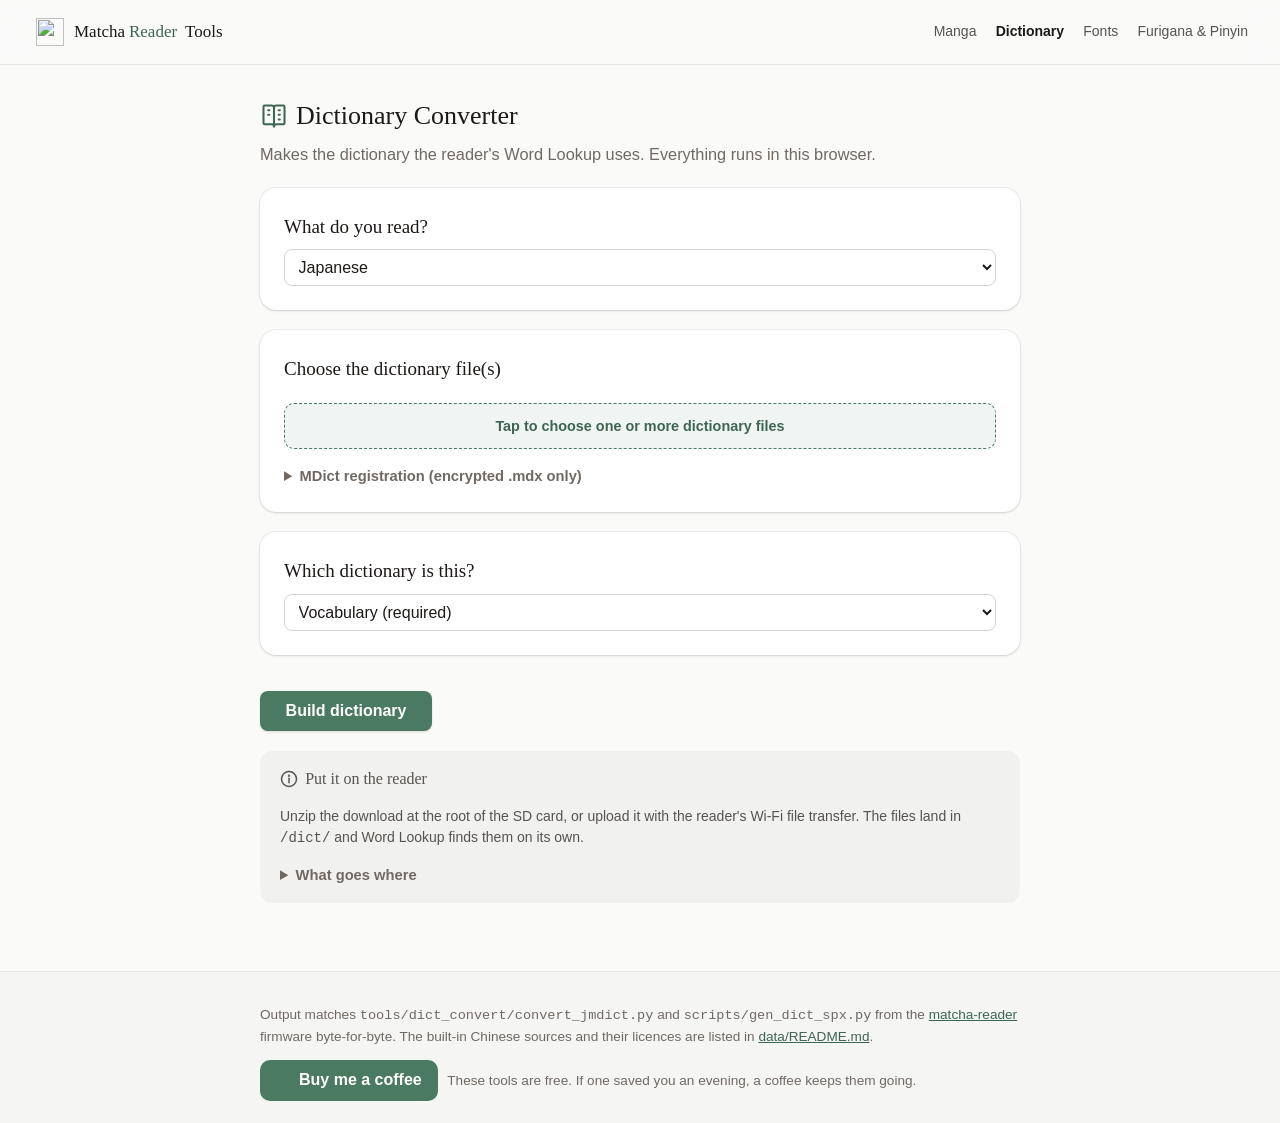
==== commit d17a0407: "chore: remove the legal page It holds the original operator's imprint and privacy details, which a f" ====
--- a/dictionary.html
+++ b/dictionary.html
@@ -171,7 +171,6 @@
   <a href="https://github.com/eszter007/matcha-reader-tools/blob/main/data/README.md" target="_blank" rel="noopener">data/README.md</a>.
   <p class="coffee"><a class="coffee-btn" href="https://buymeacoffee.com/eszter007" target="_blank" rel="noopener"><img src="css/coffee-cup.svg" alt="" width="15" height="22">Buy me a coffee</a>
   <span>These tools are free. If one saved you an evening, a coffee keeps them going.</span></p>
-  <p class="legal"><a href="legal.html#impressum">Impressum / Imprint</a> · <a href="legal.html#datenschutz">Datenschutz / Privacy</a></p>
 </footer>
 <script src="js/binary.js"></script>
 <script src="js/zip.js"></script>
--- a/css/style.css
+++ b/css/style.css
@@ -241,6 +241,7 @@
 .filebtn { position: relative; }
 .filebtn input { position: absolute; inset: 0; width: 100%; height: 100%; opacity: 0; cursor: pointer; }
 .filebtn:focus-within { outline: 3px solid var(--matcha-dark); outline-offset: 3px; }
+.filebtn-secondary { margin-top: 0.5rem; padding: 0.45rem 1rem; font-weight: 500; border-style: dotted; }
 
 .row { display: flex; gap: 0.8rem; flex-wrap: wrap; }
 .row > div { flex: 1 1 160px; }
